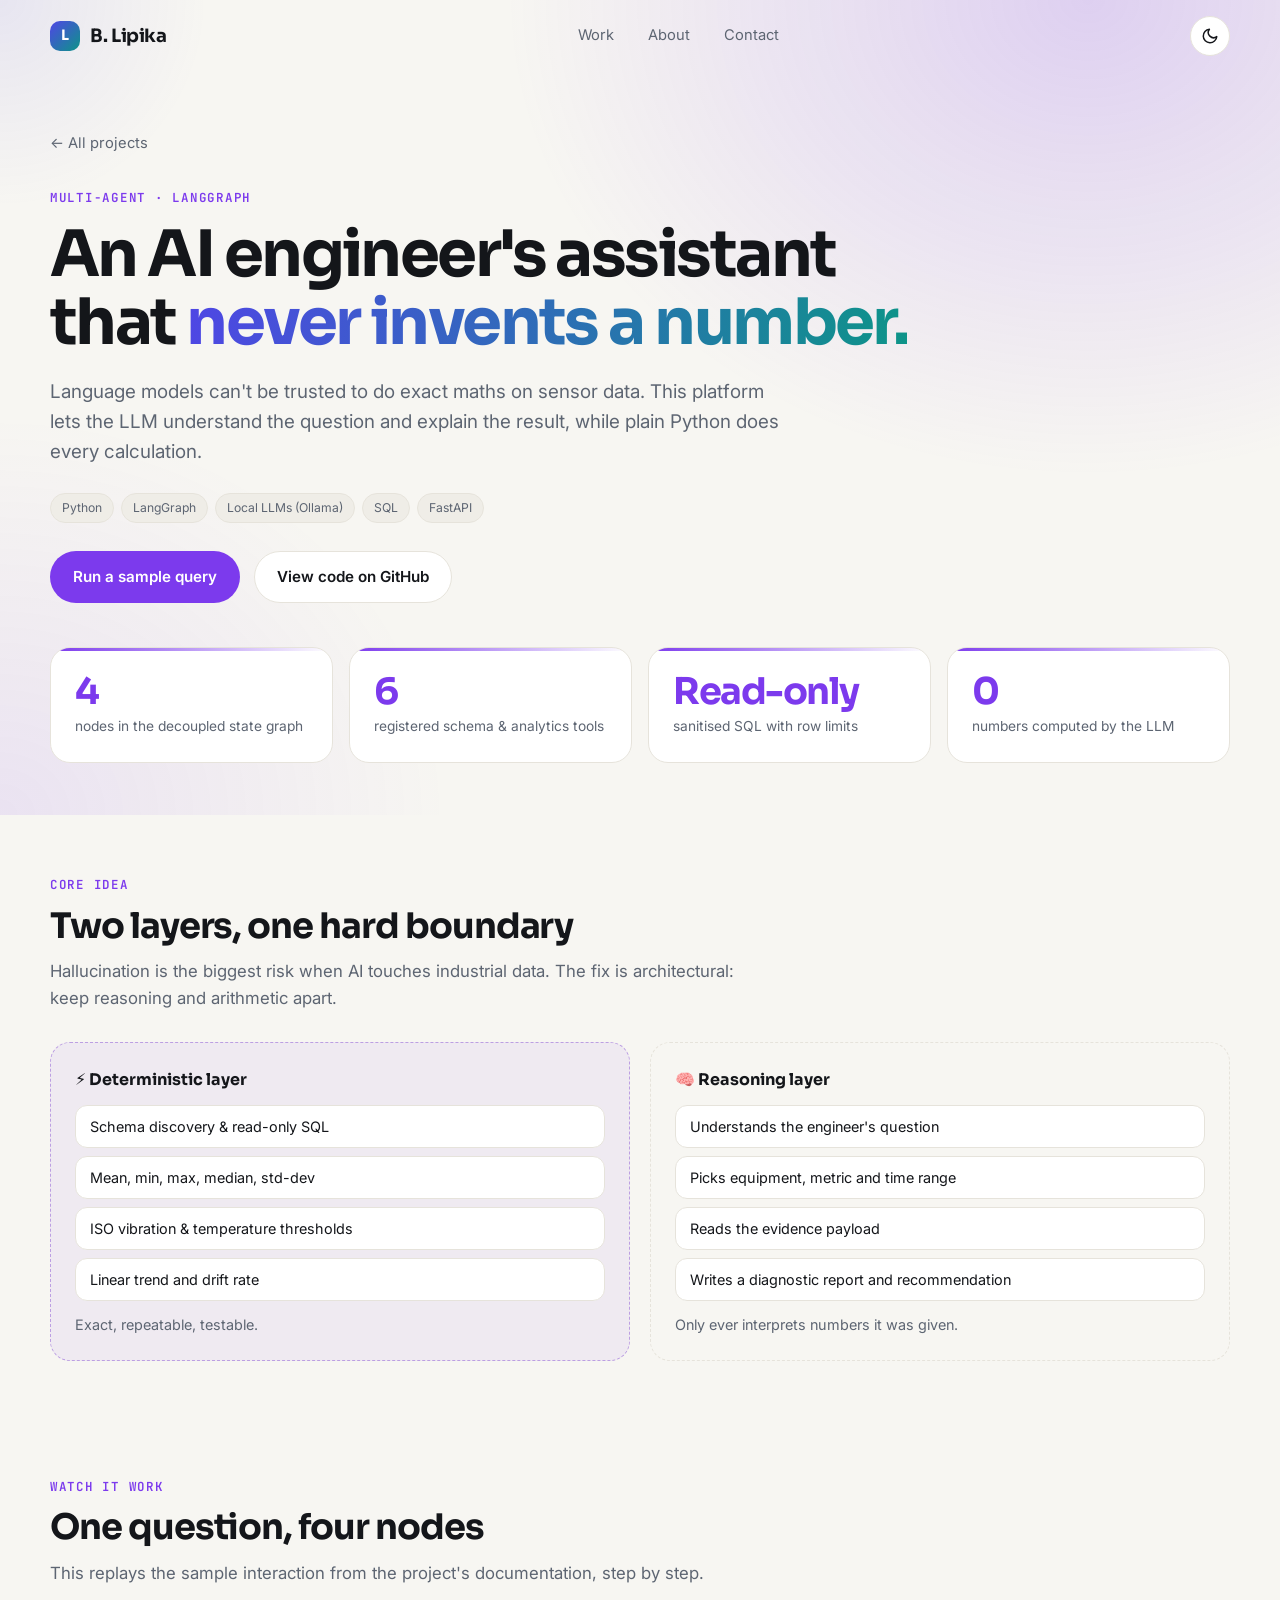
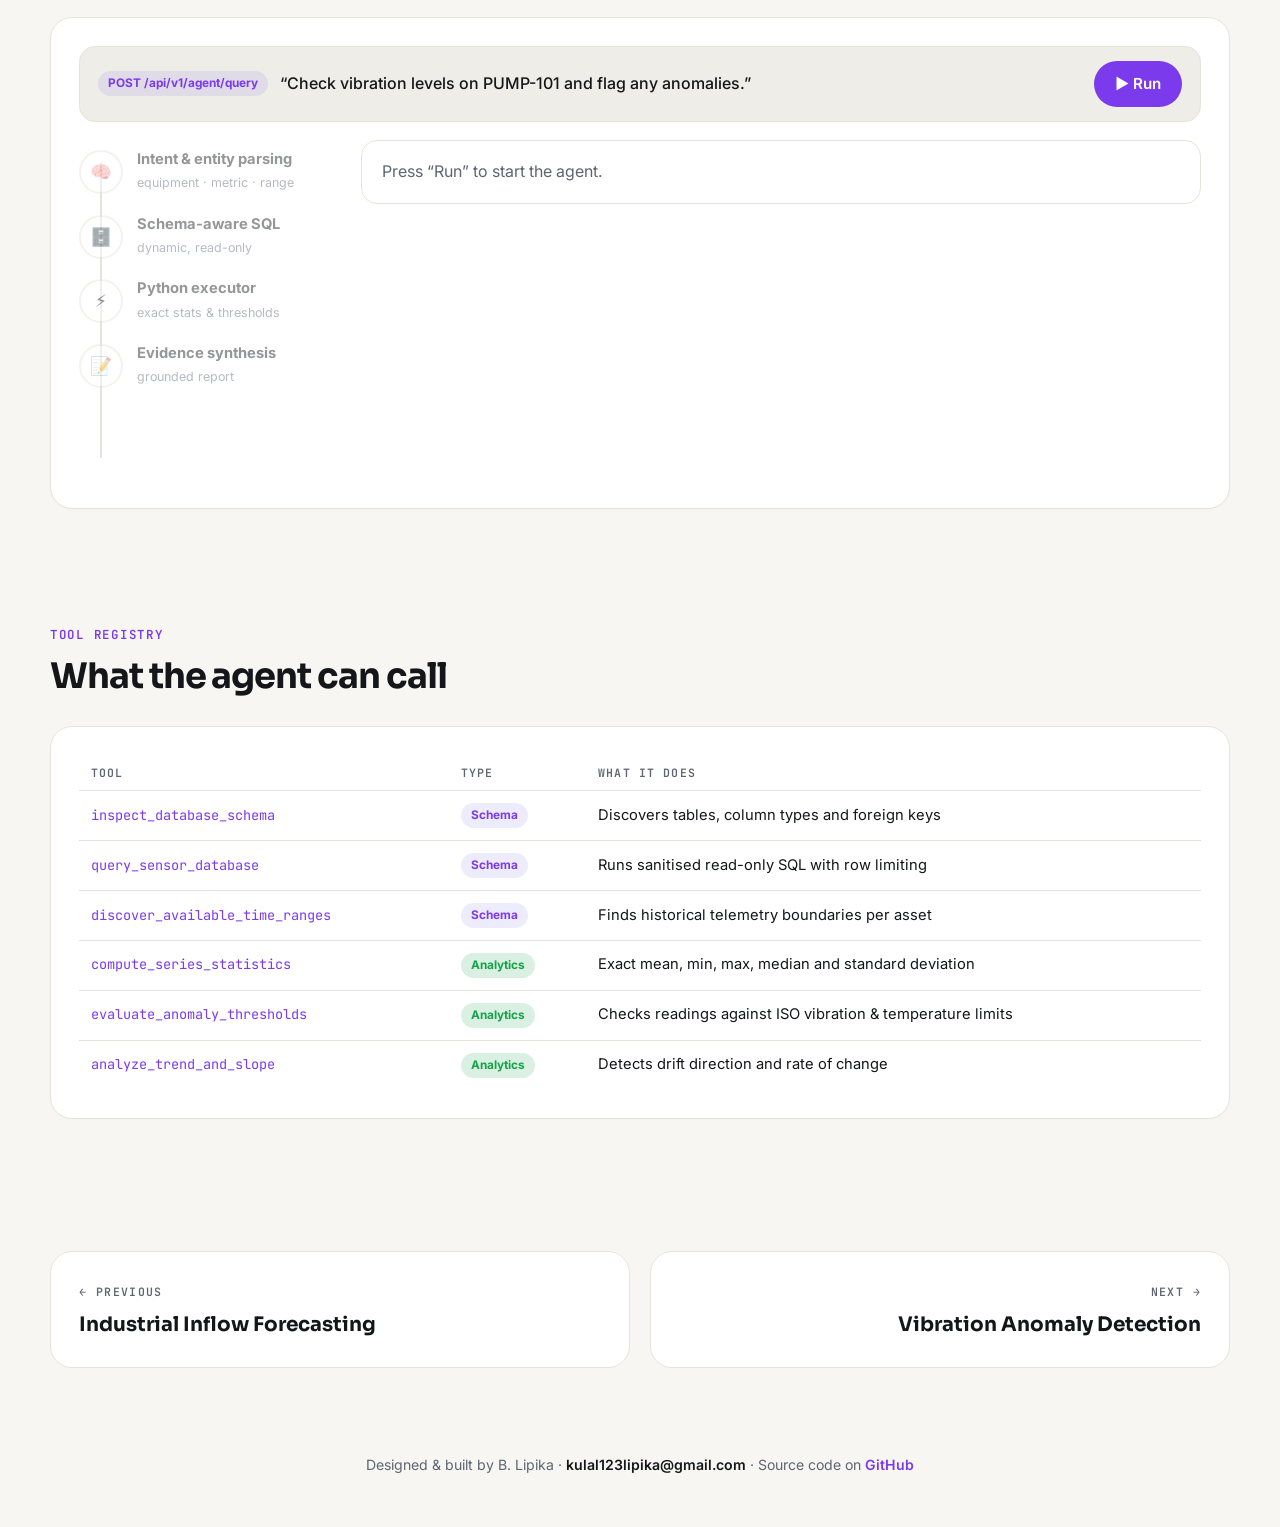
==== projects/agent-platform.html @ ce1e87da "feat: update portfolio with high-res profile photo, IEEE publication, EmailJS form, and latest resum" ====
<!DOCTYPE html>
<html lang="en">
<head>
<meta charset="utf-8">
<meta name="viewport" content="width=device-width,initial-scale=1">
<title>Industrial AI Agent Platform · B. Lipika</title>
<meta name="description" content="A LangGraph multi-agent platform that separates deterministic sensor analytics from LLM reasoning, so industrial answers are never hallucinated.">
<link rel="preconnect" href="https://fonts.googleapis.com"><link rel="preconnect" href="https://fonts.gstatic.com" crossorigin>
<link href="https://fonts.googleapis.com/css2?family=Inter:wght@400;500;600&family=JetBrains+Mono:wght@500;600&family=Sora:wght@600;700&display=swap" rel="stylesheet">
<link rel="stylesheet" href="../assets/css/style.css">
</head>
<body data-root="../" data-accent="#7c3aed">
<div id="site-nav"></div>

<header class="p-hero">
  <div class="wrap">
    <a class="back" href="../index.html#work">← All projects</a><br>
    <span class="kicker">Multi-agent · LangGraph</span>
    <h1 class="reveal">An AI engineer's assistant that <span class="grad">never invents a number.</span></h1>
    <p class="tagline reveal" style="--d:.08s">Language models can't be trusted to do exact maths on sensor data. This platform lets the LLM understand the question and explain the result, while plain Python does every calculation.</p>
    <div class="tags reveal" style="--d:.12s"><span class="tag">Python</span><span class="tag">LangGraph</span><span class="tag">Local LLMs (Ollama)</span><span class="tag">SQL</span><span class="tag">FastAPI</span></div>
    <div class="cta reveal" style="--d:.16s">
      <a class="btn accent" href="#demo">Run a sample query</a>
      <a class="btn ghost" target="_blank" rel="noopener" href="https://github.com/B-LIPIKA/Industrial-AI-Agent-Platform">View code on GitHub</a>
    </div>
    <div class="metrics">
      <div class="metric reveal"><b data-count="4">0</b><span>nodes in the decoupled state graph</span></div>
      <div class="metric reveal" style="--d:.06s"><b data-count="6">0</b><span>registered schema &amp; analytics tools</span></div>
      <div class="metric reveal" style="--d:.12s"><b>Read-only</b><span>sanitised SQL with row limits</span></div>
      <div class="metric reveal" style="--d:.18s"><b data-count="0">0</b><span>numbers computed by the LLM</span></div>
    </div>
  </div>
</header>

<section class="sec">
  <div class="wrap">
    <div class="sec-head reveal"><span class="kicker">Core idea</span><h2>Two layers, one hard boundary</h2>
      <p>Hallucination is the biggest risk when AI touches industrial data. The fix is architectural: keep reasoning and arithmetic apart.</p></div>
    <div class="lanes">
      <div class="lane det reveal"><h4>⚡ Deterministic layer</h4><ul><li>Schema discovery &amp; read-only SQL</li><li>Mean, min, max, median, std-dev</li><li>ISO vibration &amp; temperature thresholds</li><li>Linear trend and drift rate</li></ul><p style="margin-top:12px;color:var(--muted);font-size:.9rem">Exact, repeatable, testable.</p></div>
      <div class="lane reveal" style="--d:.08s"><h4>🧠 Reasoning layer</h4><ul><li>Understands the engineer's question</li><li>Picks equipment, metric and time range</li><li>Reads the evidence payload</li><li>Writes a diagnostic report and recommendation</li></ul><p style="margin-top:12px;color:var(--muted);font-size:.9rem">Only ever interprets numbers it was given.</p></div>
    </div>
  </div>
</section>

<section class="sec" id="demo">
  <div class="wrap">
    <div class="sec-head reveal"><span class="kicker">Watch it work</span><h2>One question, four nodes</h2>
      <p>This replays the sample interaction from the project's documentation, step by step.</p></div>
    <div class="panel reveal">
      <div class="query"><span class="badge acc">POST /api/v1/agent/query</span><span class="q">“Check vibration levels on PUMP-101 and flag any anomalies.”</span><button class="btn accent" id="run" style="padding:10px 20px">▶ Run</button></div>
      <div class="demo-grid">
        <div class="nodes" id="nodes">
          <div class="node" data-i="0"><span class="c">🧠</span><div><b>Intent &amp; entity parsing</b><small>equipment · metric · range</small></div></div>
          <div class="node" data-i="1"><span class="c">🗄️</span><div><b>Schema-aware SQL</b><small>dynamic, read-only</small></div></div>
          <div class="node" data-i="2"><span class="c">⚡</span><div><b>Python executor</b><small>exact stats &amp; thresholds</small></div></div>
          <div class="node" data-i="3"><span class="c">📝</span><div><b>Evidence synthesis</b><small>grounded report</small></div></div>
        </div>
        <div class="out" id="out"><div class="blk" style="color:var(--muted)">Press “Run” to start the agent.</div></div>
      </div>
    </div>
  </div>
</section>

<section class="sec">
  <div class="wrap">
    <div class="sec-head reveal"><span class="kicker">Tool registry</span><h2>What the agent can call</h2></div>
    <div class="panel reveal" style="overflow-x:auto">
      <table class="tbl"><thead><tr><th>Tool</th><th>Type</th><th>What it does</th></tr></thead><tbody>
        <tr><td><code>inspect_database_schema</code></td><td><span class="badge acc">Schema</span></td><td>Discovers tables, column types and foreign keys</td></tr>
        <tr><td><code>query_sensor_database</code></td><td><span class="badge acc">Schema</span></td><td>Runs sanitised read-only SQL with row limiting</td></tr>
        <tr><td><code>discover_available_time_ranges</code></td><td><span class="badge acc">Schema</span></td><td>Finds historical telemetry boundaries per asset</td></tr>
        <tr><td><code>compute_series_statistics</code></td><td><span class="badge">Analytics</span></td><td>Exact mean, min, max, median and standard deviation</td></tr>
        <tr><td><code>evaluate_anomaly_thresholds</code></td><td><span class="badge">Analytics</span></td><td>Checks readings against ISO vibration &amp; temperature limits</td></tr>
        <tr><td><code>analyze_trend_and_slope</code></td><td><span class="badge">Analytics</span></td><td>Detects drift direction and rate of change</td></tr>
      </tbody></table>
    </div>
  </div>
</section>

<section class="sec">
  <div class="wrap pn-nav">
    <a class="prev" href="ttm-forecasting.html"><small>← Previous</small><b>Industrial Inflow Forecasting</b></a>
    <a class="next" href="vibration-anomaly.html"><small>Next →</small><b>Vibration Anomaly Detection</b></a>
  </div>
</section>
<footer id="site-footer"></footer>

<script src="../assets/js/main.js"></script>
<script src="../assets/js/widgets.js"></script>
<script>
(function(){
  var out=document.getElementById('out'),nodes=[].slice.call(document.querySelectorAll('.node')),btn=document.getElementById('run'),busy=false;
  function setNode(i){nodes.forEach(function(n,k){n.classList.toggle('done',k<i);n.classList.toggle('on',k===i)})}
  function add(html){var d=document.createElement('div');d.className='blk';d.innerHTML=html;out.appendChild(d);return d}
  var steps=[
    function(){add('<h5>Node 1 · parsed intent</h5><div class="kv"><span>equipment <b>PUMP-101</b></span><span>metric <b>vibration_rms</b></span><span>task <b>anomaly check</b></span></div>')},
    function(){add('<h5>Node 2 · generated SQL · 5 rows retrieved</h5><div class="term"><pre style="font-size:.8rem"><span class="k">SELECT</span> timestamp, value, unit <span class="k">FROM</span> sensor_telemetry\n<span class="k">WHERE</span> equipment_id = <span class="s">\'PUMP-101\'</span>\n  <span class="k">AND</span> metric_name = <span class="s">\'vibration_rms\'</span>\n<span class="k">ORDER BY</span> timestamp <span class="k">ASC</span>;</pre></div>')},
    function(){add('<h5>Node 3 · numerical evidence (computed in Python)</h5><div class="kv"><span>count <b>5</b></span><span>mean <b>3.0</b></span><span>std <b>0.91</b></span><span>min <b>2.4</b></span><span>max <b>4.8</b></span><span>trend <b>STABLE (+0.04/step)</b></span><span>critical violations <b style="color:var(--red)">1</b></span><span>is_safe <b style="color:var(--red)">false</b></span></div>')},
    function(){add('<h5>Node 4 · final engineering report</h5><div style="display:flex;flex-direction:column;gap:8px"><div><span class="badge red">CRITICAL ANOMALY DETECTED</span></div><div>Metric: <b>vibration_rms</b> (mm/s) · Mean = 3.0 mm/s · Max = 4.8 mm/s</div><div>Threshold violations: 1 critical (≥ 4.5 mm/s)</div><div style="color:var(--muted)"><b style="color:var(--text)">Recommendation:</b> immediate maintenance inspection recommended for PUMP-101. Vibration spike of 4.8 mm/s observed.</div></div>').classList.add('report')}
  ];
  btn.addEventListener('click',function(){
    if(busy)return;busy=true;btn.textContent='Running…';out.innerHTML='';setNode(-1);
    var i=0;(function next(){
      if(i>=steps.length){setNode(99);btn.textContent='↻ Replay';busy=false;return}
      setNode(i);setTimeout(function(){steps[i]();i++;setTimeout(next,700)},800);
    })();
  });
  Widgets.onceVisible(document.getElementById('demo'),function(){setTimeout(function(){btn.click()},600)});
})();
</script>
</body>
</html>
---- assets/css/style.css ----
/* ============================================================
   B. Lipika — Portfolio
   Design tokens, layout, components, animations
   ============================================================ */
:root{
  --bg:#f7f6f2; --bg2:#efede7; --surface:#ffffff; --text:#14161a; --muted:#5d6572; --line:#e6e3db;
  --accent:#4f46e5; --accent-soft:rgba(79,70,229,.1); --teal:#0d9488; --red:#dc2626; --amber:#d97706; --green:#16a34a;
  --radius:22px; --shadow:0 1px 2px rgba(20,22,26,.04),0 14px 36px -14px rgba(20,22,26,.16);
  --font:'Inter',system-ui,-apple-system,Segoe UI,sans-serif; --display:'Sora','Inter',system-ui,sans-serif;
  --mono:'JetBrains Mono',ui-monospace,SFMono-Regular,Menlo,monospace;
  --ease:cubic-bezier(.22,1,.36,1);
  --pa:var(--accent);
}
[data-theme="dark"]{
  --bg:#0a0c11; --bg2:#0f1218; --surface:#11141b; --text:#eceff5; --muted:#98a1b0; --line:#212735;
  --accent:#8b8cf8; --accent-soft:rgba(139,140,248,.14); --teal:#2dd4bf; --red:#f87171; --amber:#fbbf24; --green:#4ade80;
  --shadow:0 1px 2px rgba(0,0,0,.4),0 20px 44px -18px rgba(0,0,0,.65);
}
*{box-sizing:border-box;margin:0;padding:0}
html{scroll-behavior:smooth;-webkit-text-size-adjust:100%}
body{font-family:var(--font);background:var(--bg);color:var(--text);line-height:1.6;font-size:16px;
  -webkit-font-smoothing:antialiased;overflow-x:hidden;transition:background .4s var(--ease),color .4s var(--ease);
  animation:pageIn .7s var(--ease) both}
body.leaving{opacity:0;transform:translateY(8px);transition:opacity .28s ease,transform .28s ease}
@keyframes pageIn{from{opacity:0;transform:translateY(10px)}to{opacity:1;transform:none}}
a{color:inherit;text-decoration:none}
button{font:inherit;color:inherit;cursor:pointer;border:0;background:none}
img{max-width:100%;display:block}
::selection{background:var(--accent);color:#fff}
.wrap{width:min(1180px,100% - 48px);margin-inline:auto}
.mono{font-family:var(--mono)}

/* progress + cursor glow */
.progress{position:fixed;top:0;left:0;height:3px;width:100%;transform-origin:left;transform:scaleX(0);
  background:linear-gradient(90deg,var(--pa),var(--teal));z-index:100}
.glow{position:fixed;width:420px;height:420px;border-radius:50%;pointer-events:none;z-index:0;left:0;top:0;
  background:radial-gradient(circle,var(--accent-soft),transparent 70%);transform:translate(-50%,-50%);opacity:.9;
  transition:opacity .4s}

/* nav */
.nav{position:fixed;top:0;left:0;right:0;z-index:90;transition:all .35s var(--ease)}
.nav .wrap{display:flex;align-items:center;justify-content:space-between;height:72px}
.nav.scrolled{background:color-mix(in srgb,var(--bg) 78%,transparent);backdrop-filter:blur(16px) saturate(1.4);
  border-bottom:1px solid var(--line)}
.logo{font-family:var(--display);font-weight:700;font-size:1.15rem;display:flex;align-items:center;gap:10px;letter-spacing:-.02em}
.logo i{width:30px;height:30px;border-radius:10px;background:linear-gradient(135deg,var(--accent),var(--teal));
  display:grid;place-items:center;color:#fff;font-style:normal;font-size:.9rem;font-weight:700}
.links{display:flex;align-items:center;gap:6px}
.links a{padding:8px 14px;border-radius:99px;font-size:.92rem;color:var(--muted);transition:.25s}
.links a:hover{color:var(--text);background:var(--accent-soft)}
.icon-btn{width:40px;height:40px;border-radius:50%;display:grid;place-items:center;border:1px solid var(--line);
  background:var(--surface);transition:.3s var(--ease)}
.icon-btn:hover{transform:rotate(18deg) scale(1.06);border-color:var(--accent)}
.menu-btn{display:none}

/* buttons */
.btn{display:inline-flex;align-items:center;gap:10px;padding:13px 22px;border-radius:99px;font-weight:600;font-size:.95rem;
  transition:transform .3s var(--ease),box-shadow .3s,background .3s;border:1px solid transparent;position:relative;overflow:hidden}
.btn.primary{background:var(--text);color:var(--bg)}
.btn.primary:hover{transform:translateY(-3px);box-shadow:0 14px 28px -10px color-mix(in srgb,var(--text) 50%,transparent)}
.btn.ghost{border-color:var(--line);background:var(--surface)}
.btn.ghost:hover{transform:translateY(-3px);border-color:var(--pa);box-shadow:var(--shadow)}
.btn.accent{background:var(--pa);color:#fff}
.btn.accent:hover{transform:translateY(-3px);box-shadow:0 14px 28px -10px var(--pa)}
.btn svg{width:18px;height:18px;transition:transform .3s var(--ease)}
.btn:hover svg.arrow{transform:translateX(4px)}

/* ---------------- hero ---------------- */
.hero{position:relative;padding:150px 0 90px;overflow:hidden}
.blob{position:absolute;border-radius:50%;filter:blur(70px);opacity:.5;z-index:0;animation:float 14s ease-in-out infinite}
.blob.b1{width:420px;height:420px;background:var(--accent);top:-120px;right:-80px;opacity:.28}
.blob.b2{width:360px;height:360px;background:var(--teal);bottom:-140px;left:-100px;opacity:.22;animation-delay:-5s}
@keyframes float{0%,100%{transform:translate(0,0) scale(1)}50%{transform:translate(30px,-40px) scale(1.08)}}
.hero-grid{position:relative;z-index:1;display:grid;grid-template-columns:1.25fr .75fr;gap:56px;align-items:center}
.eyebrow{display:inline-flex;align-items:center;gap:10px;padding:7px 14px;border:1px solid var(--line);border-radius:99px;
  background:var(--surface);font-size:.85rem;color:var(--muted);margin-bottom:26px}
.eyebrow .dot{width:8px;height:8px;border-radius:50%;background:var(--green);box-shadow:0 0 0 0 var(--green);animation:ping 2s infinite}
@keyframes ping{70%{box-shadow:0 0 0 9px transparent}100%{box-shadow:0 0 0 0 transparent}}
h1.display{font-family:var(--display);font-size:clamp(2.5rem,6vw,4.6rem);line-height:1.05;letter-spacing:-.04em;font-weight:700}
.grad{background:linear-gradient(100deg,var(--accent),var(--teal));-webkit-background-clip:text;background-clip:text;color:transparent}
.rotator{display:inline-block;position:relative;min-width:1ch}
.rotator span{display:inline-block;animation:wordIn .6s var(--ease) both;background:linear-gradient(100deg,var(--accent),var(--teal));-webkit-background-clip:text;background-clip:text;color:transparent;padding-bottom:.08em}
@keyframes wordIn{from{opacity:0;transform:translateY(60%) rotateX(-50deg)}to{opacity:1;transform:none}}
.lead{font-size:1.15rem;color:var(--muted);max-width:56ch;margin:26px 0 34px}
.cta{display:flex;gap:14px;flex-wrap:wrap}
.hero-stats{display:grid;grid-template-columns:repeat(4,1fr);gap:14px;margin-top:56px;position:relative;z-index:1}
.stat{padding:20px;border:1px solid var(--line);background:var(--surface);border-radius:18px;transition:.4s var(--ease)}
.stat:hover{transform:translateY(-5px);box-shadow:var(--shadow)}
.stat b{display:block;font-family:var(--display);font-size:1.9rem;letter-spacing:-.03em;line-height:1.1}
.stat span{font-size:.82rem;color:var(--muted)}
.portrait{position:relative;aspect-ratio:1;max-width:380px;margin-inline:auto;width:100%}
.portrait .ring{position:absolute;inset:-14px;border-radius:50%;border:1.5px dashed var(--line);animation:spin 40s linear infinite}
.portrait .ring.r2{inset:-34px;animation-direction:reverse;animation-duration:60s;opacity:.6}
@keyframes spin{to{transform:rotate(360deg)}}
.portrait .pic{position:absolute;inset:0;border-radius:50%;overflow:hidden;background:linear-gradient(135deg,var(--accent),var(--teal));
  box-shadow:var(--shadow);display:grid;place-items:center;color:#fff;font:700 4rem var(--display)}
.portrait img{width:100%;height:100%;object-fit:cover;object-position:center 15%;position:absolute;inset:0}
.chip-float{position:absolute;padding:9px 14px;border-radius:14px;background:var(--surface);border:1px solid var(--line);
  box-shadow:var(--shadow);font-size:.82rem;font-weight:600;display:flex;align-items:center;gap:8px;animation:bob 6s ease-in-out infinite;white-space:nowrap}
.chip-float.c1{top:6%;left:-14%}.chip-float.c2{bottom:14%;right:-12%;animation-delay:-2s}.chip-float.c3{bottom:-4%;left:6%;animation-delay:-4s}
@keyframes bob{50%{transform:translateY(-10px)}}

/* ---------------- sections ---------------- */
.section{padding:90px 0;position:relative;z-index:1}
.sec-title{margin-bottom:44px;max-width:680px}
.kicker{font:600 .78rem var(--mono);letter-spacing:.14em;text-transform:uppercase;color:var(--pa)}
.sec-title h2,.sec-head h2{font-family:var(--display);font-size:clamp(1.8rem,3.6vw,2.7rem);letter-spacing:-.03em;line-height:1.12;margin:10px 0 12px}
.sec-title p,.sec-head p{color:var(--muted);font-size:1.05rem}

/* project cards */
.cards{display:grid;grid-template-columns:repeat(12,1fr);gap:24px}
.card{grid-column:span 6;position:relative;border:1px solid var(--line);background:var(--surface);border-radius:var(--radius);
  overflow:hidden;display:flex;flex-direction:column;transition:transform .5s var(--ease),box-shadow .5s,border-color .4s;
  transform-style:preserve-3d;will-change:transform}
.card.sm{grid-column:span 4}
.card:hover{box-shadow:var(--shadow);border-color:color-mix(in srgb,var(--pa) 45%,var(--line))}
.card .thumb{position:relative;aspect-ratio:16/8.2;overflow:hidden;
  background:radial-gradient(120% 120% at 20% 0%,color-mix(in srgb,var(--pa) 22%,transparent),transparent 60%),var(--bg2)}
.card.sm .thumb{aspect-ratio:16/9}
.card .thumb svg{width:100%;height:100%;transition:transform .8s var(--ease)}
.card:hover .thumb svg{transform:scale(1.06)}
.card .body{padding:24px 26px 26px;display:flex;flex-direction:column;gap:12px;flex:1}
.card .cat{font:600 .72rem var(--mono);letter-spacing:.12em;text-transform:uppercase;color:var(--pa)}
.card h3{font-family:var(--display);font-size:1.35rem;letter-spacing:-.02em;line-height:1.2}
.card p{color:var(--muted);font-size:.95rem}
.card .res{display:flex;gap:18px;flex-wrap:wrap;margin-top:2px}
.card .res div b{display:block;font-family:var(--display);font-size:1.25rem;color:var(--text)}
.card .res div span{font-size:.75rem;color:var(--muted)}
.tags{display:flex;gap:7px;flex-wrap:wrap}
.tag{padding:4px 11px;border-radius:99px;background:var(--bg2);font-size:.76rem;color:var(--muted);border:1px solid var(--line)}
.card .go{margin-top:auto;display:flex;align-items:center;justify-content:space-between;font-weight:600;font-size:.92rem;padding-top:6px}
.card .go i{width:38px;height:38px;border-radius:50%;display:grid;place-items:center;background:var(--pa);color:#fff;font-style:normal;
  transition:transform .4s var(--ease)}
.card:hover .go i{transform:translateX(6px) rotate(-45deg)}
.card::after{content:"";position:absolute;inset:0;border-radius:inherit;pointer-events:none;opacity:0;transition:opacity .4s;
  background:radial-gradient(500px circle at var(--mx,50%) var(--my,0%),color-mix(in srgb,var(--pa) 14%,transparent),transparent 45%)}
.card:hover::after{opacity:1}

/* thumb animations */
.th-grow{transform-box:fill-box;transform-origin:bottom;animation:grow 1.2s var(--ease) both;animation-delay:var(--d,0s)}
@keyframes grow{from{transform:scaleY(0)}to{transform:scaleY(1)}}
.th-draw{stroke-dasharray:var(--len,900);stroke-dashoffset:var(--len,900);animation:draw 3.4s ease-in-out infinite}
@keyframes draw{0%{stroke-dashoffset:var(--len,900)}55%,85%{stroke-dashoffset:0}100%{stroke-dashoffset:calc(var(--len,900) * -1)}}
.th-pulse{animation:pulse 2.4s ease-in-out infinite;animation-delay:var(--d,0s)}
@keyframes pulse{0%,100%{opacity:.25}50%{opacity:1}}

/* more builds */
.mini-grid{display:grid;grid-template-columns:repeat(auto-fill,minmax(230px,1fr));gap:16px}
.mini{padding:22px;border:1px solid var(--line);border-radius:18px;background:var(--surface);transition:.4s var(--ease);display:flex;flex-direction:column;gap:8px}
.mini:hover{transform:translateY(-6px);border-color:var(--accent);box-shadow:var(--shadow)}
.mini .em{font-size:1.6rem}
.mini h4{font-family:var(--display);font-size:1.05rem}
.mini p{font-size:.88rem;color:var(--muted)}

/* about */
.about-grid{display:grid;grid-template-columns:1fr 1fr;gap:40px}
.timeline{display:flex;flex-direction:column;gap:0;border-left:2px solid var(--line);margin-left:8px}
.tl{position:relative;padding:0 0 30px 28px}
.tl::before{content:"";position:absolute;left:-8px;top:6px;width:14px;height:14px;border-radius:50%;background:var(--bg);border:3px solid var(--accent)}
.tl small{font:600 .74rem var(--mono);color:var(--accent);letter-spacing:.08em;text-transform:uppercase}
.tl h4{font-family:var(--display);font-size:1.1rem;margin:4px 0}
.tl p{color:var(--muted);font-size:.94rem}
.badge-ieee{display:inline-flex;align-items:center;gap:6px;padding:3px 9px;border-radius:6px;background:color-mix(in srgb,#0284c7 15%,transparent);color:#0284c7;font:700 .7rem var(--mono);letter-spacing:.06em;text-transform:uppercase;margin-bottom:6px}
[data-theme="dark"] .badge-ieee{background:color-mix(in srgb,#38bdf8 20%,transparent);color:#38bdf8}
.tl-link{display:inline-flex;align-items:center;gap:8px;margin-top:10px;padding:8px 14px;border-radius:10px;font-size:.84rem;font-weight:600;color:var(--text);background:var(--surface);border:1px solid var(--line);text-decoration:none;transition:all .3s var(--ease)}
.tl-link svg{width:14px;height:14px;color:var(--accent);transition:transform .3s var(--ease);flex-shrink:0}
.tl-link:hover{border-color:var(--accent);background:var(--accent-soft);color:var(--accent);transform:translateY(-2px);box-shadow:0 8px 16px -6px color-mix(in srgb,var(--accent) 30%,transparent)}
.tl-link:hover svg.arrow{transform:translateX(3px)}
.tl-link:hover svg.ext{transform:translate(2px,-2px)}
.skill-block{margin-bottom:22px}
.skill-block h5{font:600 .78rem var(--mono);letter-spacing:.12em;text-transform:uppercase;color:var(--muted);margin-bottom:10px}
.chips{display:flex;flex-wrap:wrap;gap:8px}
.chip{padding:8px 15px;border-radius:12px;background:var(--surface);border:1px solid var(--line);font-size:.88rem;font-weight:500;transition:.3s var(--ease)}
.chip:hover{transform:translateY(-3px);border-color:var(--accent);color:var(--accent)}

/* contact */
.contact{text-align:center;padding:110px 0}
.contact-card{padding:64px 30px;border-radius:32px;border:1px solid var(--line);position:relative;overflow:hidden;
  background:radial-gradient(90% 120% at 50% 0%,var(--accent-soft),transparent 70%),var(--surface)}
.contact h2{font-family:var(--display);font-size:clamp(2rem,4.5vw,3.4rem);letter-spacing:-.035em;line-height:1.1;margin-bottom:16px}
.contact p{color:var(--muted);max-width:50ch;margin:0 auto 24px}
.email-display{display:inline-flex;align-items:center;gap:12px;padding:8px 10px 8px 18px;border-radius:99px;background:var(--surface);border:1px solid var(--line);box-shadow:var(--shadow);margin-bottom:28px;max-width:100%;font-family:var(--mono);font-size:.92rem;color:var(--text);transition:.3s var(--ease)}
.email-display:hover{border-color:var(--accent)}
.email-icon{display:inline-flex;align-items:center;color:var(--accent)}
.email-text{font-weight:600;letter-spacing:-.01em;user-select:all}
.copy-email-btn{display:inline-flex;align-items:center;gap:6px;padding:7px 14px;border-radius:99px;border:1px solid var(--line);background:var(--bg);color:var(--text);font-size:.82rem;font-weight:600;font-family:inherit;cursor:pointer;transition:all .25s var(--ease)}
.copy-email-btn:hover{background:var(--accent-soft);color:var(--accent);border-color:var(--accent);transform:scale(1.04)}
.copy-email-btn.copied{background:var(--green);color:#fff;border-color:var(--green)}
.contact .cta{justify-content:center}
.contact-form{max-width:540px;margin:24px auto 30px;text-align:left;display:flex;flex-direction:column;gap:16px;width:100%}
.form-row{display:grid;grid-template-columns:1fr 1fr;gap:14px}
@media(max-width:560px){.form-row{grid-template-columns:1fr}}
.form-group{display:flex;flex-direction:column;gap:6px}
.form-group label{font-family:var(--mono);font-size:.76rem;font-weight:600;text-transform:uppercase;letter-spacing:.08em;color:var(--muted)}
.form-group input,.form-group textarea{width:100%;padding:12px 16px;border-radius:14px;border:1px solid var(--line);background:var(--surface);color:var(--text);font-family:inherit;font-size:.95rem;transition:border-color .3s,box-shadow .3s,background .3s;outline:none;box-sizing:border-box}
.form-group input:focus,.form-group textarea:focus{border-color:var(--accent);box-shadow:0 0 0 3px var(--accent-soft);background:var(--bg)}
.form-group textarea{resize:vertical;min-height:110px}
.submit-btn{align-self:center;cursor:pointer;margin-top:6px;border:none}
.submit-btn:disabled{opacity:.6;cursor:not-allowed;transform:none!important}
.form-status{text-align:center;font-size:.88rem;font-weight:500;min-height:22px;transition:all .3s var(--ease);line-height:1.5}
.form-status.success{color:var(--green,#10b981)}
.form-status.error{color:#ef4444}
.form-status.info{color:var(--pa,var(--accent))}
.contact-socials{margin-top:10px;padding-top:24px;border-top:1px solid var(--line);display:flex;gap:12px;justify-content:center;flex-wrap:wrap}
footer{padding:30px 0 50px;color:var(--muted);font-size:.88rem;text-align:center;position:relative;z-index:1}

/* reveal */
.reveal{opacity:0;transform:translateY(34px);transition:opacity .9s var(--ease),transform .9s var(--ease);transition-delay:var(--d,0s)}
.reveal.in{opacity:1;transform:none}

/* ---------------- project page ---------------- */
.p-hero{position:relative;padding:130px 0 40px;overflow:hidden}
.p-hero::before{content:"";position:absolute;inset:0;z-index:0;
  background:radial-gradient(70% 90% at 85% 0%,color-mix(in srgb,var(--pa) 20%,transparent),transparent 65%),
  radial-gradient(50% 70% at 0% 100%,color-mix(in srgb,var(--pa) 10%,transparent),transparent 70%)}
.p-hero .wrap{position:relative;z-index:1}
.back{display:inline-flex;align-items:center;gap:8px;color:var(--muted);font-size:.92rem;margin-bottom:28px;transition:.3s}
.back:hover{color:var(--pa);transform:translateX(-4px)}
.p-hero h1{font-family:var(--display);font-size:clamp(2.2rem,5.4vw,4rem);letter-spacing:-.04em;line-height:1.06;max-width:18ch;margin:12px 0 20px}
.p-hero .tagline{font-size:1.18rem;color:var(--muted);max-width:62ch;margin-bottom:26px}
.p-hero .cta{margin-top:28px}
.metrics{display:grid;grid-template-columns:repeat(auto-fit,minmax(210px,1fr));gap:16px;margin:44px 0 12px}
.metric{padding:24px;border-radius:20px;background:var(--surface);border:1px solid var(--line);position:relative;overflow:hidden;transition:.4s var(--ease)}
.metric:hover{transform:translateY(-5px);box-shadow:var(--shadow)}
.metric::before{content:"";position:absolute;left:0;top:0;height:3px;width:100%;background:linear-gradient(90deg,var(--pa),transparent)}
.metric b{display:block;font-family:var(--display);font-size:2.3rem;letter-spacing:-.04em;line-height:1.1;color:var(--pa)}
.metric span{font-size:.86rem;color:var(--muted)}
.note{font-size:.82rem;color:var(--muted);display:flex;gap:8px;align-items:flex-start;margin-top:14px;max-width:80ch}
.sec{padding:56px 0;position:relative;z-index:1}
.sec-head{margin-bottom:30px;max-width:700px}
.sec-head h2{font-size:clamp(1.55rem,3vw,2.2rem)}
.panel{background:var(--surface);border:1px solid var(--line);border-radius:var(--radius);padding:28px;box-shadow:0 1px 2px rgba(0,0,0,.02)}
.two{display:grid;grid-template-columns:1fr 1fr;gap:22px}
.three{display:grid;grid-template-columns:repeat(3,1fr);gap:18px}
.panel h3{font-family:var(--display);font-size:1.15rem;margin-bottom:10px;letter-spacing:-.01em}
.panel p{color:var(--muted)}
.panel .lbl{font:600 .72rem var(--mono);letter-spacing:.12em;text-transform:uppercase;color:var(--pa);display:block;margin-bottom:10px}
ul.ticks{list-style:none;display:flex;flex-direction:column;gap:12px;margin-top:6px}
ul.ticks li{display:flex;gap:12px;color:var(--muted);font-size:.97rem}
ul.ticks li::before{content:"";flex:none;width:20px;height:20px;border-radius:50%;margin-top:3px;
  background:var(--pa) url("data:image/svg+xml,%3Csvg xmlns='http://www.w3.org/2000/svg' viewBox='0 0 20 20'%3E%3Cpath d='M5.5 10.5l3 3 6-6.5' fill='none' stroke='white' stroke-width='2' stroke-linecap='round' stroke-linejoin='round'/%3E%3C/svg%3E") center/contain}

/* segmented control */
.seg{display:inline-flex;padding:5px;border-radius:99px;background:var(--bg2);border:1px solid var(--line);gap:2px;flex-wrap:wrap}
.seg button{padding:8px 18px;border-radius:99px;font-size:.88rem;font-weight:600;color:var(--muted);transition:.3s var(--ease)}
.seg button.on{background:var(--pa);color:#fff;box-shadow:0 6px 14px -6px var(--pa)}

/* bars */
.bars{display:flex;flex-direction:column;gap:18px;margin-top:26px}
.bar-row .top{display:flex;justify-content:space-between;gap:10px;font-size:.92rem;margin-bottom:8px;flex-wrap:wrap}
.bar-row .top b{font-weight:600}
.bar-row .top .val{font-family:var(--mono);font-weight:600}
.bar-track{height:18px;border-radius:99px;background:var(--bg2);overflow:hidden;position:relative}
.bar-fill{height:100%;width:0;border-radius:99px;background:color-mix(in srgb,var(--muted) 45%,transparent);transition:width 1.2s var(--ease)}
.bar-row.best .bar-fill{background:linear-gradient(90deg,var(--pa),color-mix(in srgb,var(--pa) 55%,var(--teal)))}
.badge{display:inline-flex;align-items:center;gap:6px;padding:3px 10px;border-radius:99px;font-size:.74rem;font-weight:700;
  background:color-mix(in srgb,var(--green) 16%,transparent);color:var(--green)}
.badge.red{background:color-mix(in srgb,var(--red) 16%,transparent);color:var(--red)}
.badge.amber{background:color-mix(in srgb,var(--amber) 18%,transparent);color:var(--amber)}
.badge.acc{background:var(--accent-soft);color:var(--pa)}
.callout{margin-top:22px;padding:16px 20px;border-radius:16px;background:color-mix(in srgb,var(--pa) 8%,transparent);
  border:1px solid color-mix(in srgb,var(--pa) 25%,transparent);font-size:.95rem}

/* stepper */
.stepper .steps{display:flex;gap:8px;overflow-x:auto;padding:4px 2px 14px;scrollbar-width:thin}
.step{flex:1 0 128px;display:flex;flex-direction:column;gap:10px;padding:16px;border-radius:16px;border:1px solid var(--line);background:var(--surface);
  text-align:left;position:relative;overflow:hidden;transition:.4s var(--ease)}
.step .n{width:30px;height:30px;border-radius:50%;display:grid;place-items:center;font:700 .82rem var(--mono);background:var(--bg2);transition:.4s}
.step .t{font-size:.87rem;font-weight:600;line-height:1.3}
.step::after{content:"";position:absolute;left:0;bottom:0;height:3px;width:0;background:var(--pa)}
.step.on{border-color:var(--pa);transform:translateY(-4px);box-shadow:var(--shadow)}
.step.on .n{background:var(--pa);color:#fff}
.step.on::after{width:100%;transition:width 2.6s linear}
.step-detail{margin-top:10px;padding:22px 26px;border-radius:18px;background:color-mix(in srgb,var(--pa) 7%,var(--surface));border:1px solid color-mix(in srgb,var(--pa) 22%,var(--line));min-height:112px}
.step-detail h4{font-family:var(--display);margin-bottom:6px}
.step-detail p{color:var(--muted)}
.step-detail>*{animation:fadeUp .5s var(--ease) both}
@keyframes fadeUp{from{opacity:0;transform:translateY(10px)}to{opacity:1;transform:none}}

/* stat tiles */
.tiles{display:grid;grid-template-columns:repeat(auto-fit,minmax(150px,1fr));gap:14px}
.tile{padding:18px;border-radius:16px;background:var(--bg2);border:1px solid var(--line)}
.tile b{display:block;font-family:var(--display);font-size:1.6rem;letter-spacing:-.03em}
.tile span{font-size:.8rem;color:var(--muted)}

/* code / terminal */
.term{border-radius:16px;overflow:hidden;border:1px solid var(--line);background:#0d1017;color:#cfd6e4;font:.84rem/1.7 var(--mono)}
.term .bar{display:flex;gap:7px;align-items:center;padding:11px 14px;background:#151a24;font-size:.74rem;color:#7d8798}
.term .bar i{width:11px;height:11px;border-radius:50%;background:#ff5f57}
.term .bar i:nth-child(2){background:#febc2e}.term .bar i:nth-child(3){background:#28c840}
.term pre{padding:16px 18px;white-space:pre-wrap;word-break:break-word}
.term .k{color:#8b9dff}.term .s{color:#7ee0b5}.term .n{color:#ffb86b}

/* browser frame */
.frame{border-radius:18px;overflow:hidden;border:1px solid var(--line);background:var(--surface);box-shadow:var(--shadow)}
.frame .chrome{display:flex;align-items:center;gap:12px;padding:11px 16px;background:var(--bg2);border-bottom:1px solid var(--line)}
.frame .chrome .dots{display:flex;gap:6px}.frame .chrome .dots i{width:11px;height:11px;border-radius:50%;background:var(--line)}
.frame .chrome .url{flex:1;padding:5px 14px;border-radius:99px;background:var(--surface);border:1px solid var(--line);font:.78rem var(--mono);color:var(--muted);
  white-space:nowrap;overflow:hidden;text-overflow:ellipsis}
.frame iframe{width:100%;height:560px;border:0;display:block;background:#fff}

/* agent demo */
.demo-grid{display:grid;grid-template-columns:260px 1fr;gap:22px}
.nodes{display:flex;flex-direction:column;gap:0;position:relative}
.nodes::before{content:"";position:absolute;left:21px;top:22px;bottom:22px;width:2px;background:var(--line)}
.node{position:relative;display:flex;gap:14px;align-items:flex-start;padding:10px 0;opacity:.45;transition:.5s var(--ease)}
.node .c{flex:none;width:44px;height:44px;border-radius:50%;display:grid;place-items:center;background:var(--surface);border:2px solid var(--line);z-index:1;font-size:1.1rem;transition:.5s var(--ease)}
.node b{display:block;font-size:.92rem;line-height:1.3}.node small{color:var(--muted);font-size:.78rem}
.node.on{opacity:1}.node.on .c{border-color:var(--pa);background:var(--pa);transform:scale(1.1);box-shadow:0 0 0 6px color-mix(in srgb,var(--pa) 18%,transparent)}
.node.done{opacity:1}.node.done .c{border-color:var(--green);background:color-mix(in srgb,var(--green) 18%,var(--surface))}
.query{display:flex;gap:12px;align-items:center;padding:14px 18px;border-radius:16px;background:var(--bg2);border:1px solid var(--line);margin-bottom:18px;flex-wrap:wrap}
.query .q{flex:1;font-weight:500;min-width:220px}
.out{display:flex;flex-direction:column;gap:14px;min-height:340px}
.blk{padding:18px 20px;border-radius:16px;border:1px solid var(--line);background:var(--surface);animation:fadeUp .6s var(--ease) both}
.blk h5{font:600 .72rem var(--mono);letter-spacing:.12em;text-transform:uppercase;color:var(--pa);margin-bottom:10px}
.blk.report{border-color:color-mix(in srgb,var(--red) 40%,var(--line));background:color-mix(in srgb,var(--red) 5%,var(--surface))}
.kv{display:flex;flex-wrap:wrap;gap:10px}
.kv span{padding:6px 12px;border-radius:10px;background:var(--bg2);font-size:.86rem}.kv span b{font-family:var(--mono)}
.lanes{display:grid;grid-template-columns:1fr 1fr;gap:20px}
.lane{padding:24px;border-radius:20px;border:1px dashed var(--line);position:relative}
.lane.det{background:color-mix(in srgb,var(--pa) 6%,transparent);border-color:color-mix(in srgb,var(--pa) 40%,var(--line))}
.lane h4{font-family:var(--display);margin-bottom:12px}
.lane ul{list-style:none;display:flex;flex-direction:column;gap:8px}
.lane li{padding:9px 14px;border-radius:12px;background:var(--surface);border:1px solid var(--line);font-size:.9rem}

/* gauge */
.gauge-wrap{display:flex;align-items:center;gap:30px;flex-wrap:wrap}
.gauge{width:230px;height:150px;position:relative;flex:none}
.gauge svg{width:100%;height:100%;overflow:visible}
.gauge .read{position:absolute;left:0;right:0;bottom:2px;text-align:center}
.gauge .read b{font-family:var(--display);font-size:2.2rem;letter-spacing:-.04em;display:block;line-height:1}
.gauge .read span{font-size:.75rem;color:var(--muted)}
input[type=range]{-webkit-appearance:none;appearance:none;width:100%;height:8px;border-radius:99px;background:var(--bg2);outline:0;border:1px solid var(--line)}
input[type=range]::-webkit-slider-thumb{-webkit-appearance:none;width:24px;height:24px;border-radius:50%;background:var(--pa);border:4px solid var(--surface);box-shadow:0 2px 10px rgba(0,0,0,.3);cursor:grab}
input[type=range]::-moz-range-thumb{width:20px;height:20px;border-radius:50%;background:var(--pa);border:4px solid var(--surface);cursor:grab}
.ctl{display:flex;flex-direction:column;gap:8px;margin-bottom:18px}
.ctl label{display:flex;justify-content:space-between;font-size:.88rem;font-weight:600}
.ctl label span{font-family:var(--mono);color:var(--pa)}
.switch{display:inline-flex;align-items:center;gap:10px;cursor:pointer;font-weight:600;font-size:.92rem}
.switch input{display:none}
.switch i{width:46px;height:26px;border-radius:99px;background:var(--line);position:relative;transition:.3s}
.switch i::after{content:"";position:absolute;left:3px;top:3px;width:20px;height:20px;border-radius:50%;background:#fff;transition:.3s var(--ease);box-shadow:0 2px 6px rgba(0,0,0,.25)}
.switch input:checked+i{background:var(--pa)}.switch input:checked+i::after{transform:translateX(20px)}
.pump{display:flex;align-items:center;gap:12px;padding:14px 18px;border-radius:16px;background:var(--bg2);border:1px solid var(--line);margin-bottom:16px}
.pump .led{width:14px;height:14px;border-radius:50%;background:var(--muted);transition:.3s}
.pump.on .led{background:var(--green);box-shadow:0 0 0 0 var(--green);animation:ping 1.2s infinite}
.logbox{max-height:150px;overflow:auto;font:.8rem/1.9 var(--mono);color:var(--muted);border-top:1px dashed var(--line);padding-top:10px}
.logbox div{animation:fadeUp .4s both}.logbox b{color:var(--text)}
table.tbl{width:100%;border-collapse:collapse;font-size:.92rem}
table.tbl th{text-align:left;font:600 .72rem var(--mono);letter-spacing:.1em;text-transform:uppercase;color:var(--muted);padding:10px 12px;border-bottom:1px solid var(--line)}
table.tbl td{padding:12px;border-bottom:1px solid var(--line)}
table.tbl tr:last-child td{border:0}
table.tbl code{font:.85rem var(--mono);color:var(--pa)}

/* check cards */
.check{padding:22px;border-radius:20px;background:var(--surface);border:1px solid var(--line);transition:.45s var(--ease);display:flex;flex-direction:column;gap:12px}
.check:hover{transform:translateY(-6px);border-color:var(--pa);box-shadow:var(--shadow)}
.check .viz{height:110px;border-radius:14px;background:var(--bg2);display:grid;place-items:center;overflow:hidden}
.check .viz svg{width:100%;height:100%}
.check h4{font-family:var(--display);font-size:1.05rem}
.check p{font-size:.88rem;color:var(--muted)}
.check code{font:.78rem var(--mono);background:var(--bg2);padding:3px 8px;border-radius:8px;color:var(--pa);align-self:flex-start}

/* canvases */
canvas.cv{width:100%;display:block;border-radius:16px;background:var(--bg2);border:1px solid var(--line)}
.dotgrid{display:grid;grid-template-columns:repeat(20,1fr);gap:7px;max-width:560px}
.dotgrid i{aspect-ratio:1;border-radius:50%;background:color-mix(in srgb,var(--muted) 30%,transparent);transition:.5s var(--ease);transition-delay:var(--d,0s);transform:scale(.4);opacity:0}
.dotgrid.in i{transform:scale(1);opacity:1}
.dotgrid i.hot{background:var(--red);box-shadow:0 0 14px var(--red)}
.gest{padding:24px;border-radius:20px;border:1px solid var(--line);background:var(--surface);text-align:center;transition:.45s var(--ease)}
.gest:hover{transform:translateY(-6px);border-color:var(--pa);box-shadow:var(--shadow)}
.gest .em{font-size:2.8rem;display:block;margin-bottom:10px;animation:bob 4s ease-in-out infinite}
.gest h4{font-family:var(--display);font-size:1.02rem;margin-bottom:4px}.gest p{font-size:.88rem;color:var(--muted)}
.palette{display:flex;gap:10px;align-items:center;flex-wrap:wrap}
.sw{width:30px;height:30px;border-radius:50%;border:3px solid var(--surface);box-shadow:0 0 0 2px var(--line);transition:.3s var(--ease)}
.sw.on{box-shadow:0 0 0 3px var(--pa);transform:scale(1.18)}
.palette.locked .sw{opacity:.3;pointer-events:none}

/* flow pipe (leetcode) */
.pipe{display:flex;align-items:center;gap:0;flex-wrap:wrap;justify-content:center}
.pipe .pn{padding:22px 26px;border-radius:20px;background:var(--surface);border:1px solid var(--line);text-align:center;min-width:190px}
.pipe .pn b{display:block;font-family:var(--display)}.pipe .pn small{color:var(--muted)}
.pipe .ln{width:70px;height:2px;background:repeating-linear-gradient(90deg,var(--pa) 0 8px,transparent 8px 16px);animation:dash 1s linear infinite}
@keyframes dash{to{background-position:16px 0}}

/* gallery */
.gallery{display:grid;grid-template-columns:repeat(auto-fill,minmax(300px,1fr));gap:18px}
.gallery figure{border-radius:18px;overflow:hidden;border:1px solid var(--line);cursor:zoom-in;background:var(--surface);transition:.4s var(--ease)}
.gallery figure:hover{transform:translateY(-5px);box-shadow:var(--shadow)}
.gallery img,.gallery video{width:100%;display:block}
.gallery figcaption{padding:12px 16px;font-size:.86rem;color:var(--muted)}
.lightbox{position:fixed;inset:0;background:rgba(5,6,10,.88);z-index:200;display:grid;place-items:center;padding:30px;opacity:0;pointer-events:none;transition:.35s;cursor:zoom-out}
.lightbox.open{opacity:1;pointer-events:auto}.lightbox img{max-height:90vh;border-radius:14px;transform:scale(.94);transition:.4s var(--ease)}.lightbox.open img{transform:none}

/* next/prev */
.pn-nav{display:grid;grid-template-columns:1fr 1fr;gap:20px;margin-top:20px}
.pn-nav a{padding:26px 28px;border-radius:22px;border:1px solid var(--line);background:var(--surface);transition:.45s var(--ease);display:block}
.pn-nav a:hover{transform:translateY(-6px);border-color:var(--pa);box-shadow:var(--shadow)}
.pn-nav small{font:600 .72rem var(--mono);letter-spacing:.12em;text-transform:uppercase;color:var(--muted)}
.pn-nav b{display:block;font-family:var(--display);font-size:1.25rem;margin-top:6px}
.pn-nav a.next{text-align:right}

/* responsive */
@media(max-width:980px){
  .hero-grid{grid-template-columns:1fr}.portrait{max-width:280px;order:-1}
  .chip-float.c1{left:-4%}.chip-float.c2{right:-4%}
  .hero-stats{grid-template-columns:repeat(2,1fr)}
  .card,.card.sm{grid-column:span 12}
  .about-grid,.two,.lanes,.demo-grid,.three{grid-template-columns:1fr}
  .pn-nav{grid-template-columns:1fr}
  .nodes{flex-direction:row;overflow-x:auto}.nodes::before{display:none}.node{flex:1 0 150px;flex-direction:column;align-items:center;text-align:center}
}
@media(max-width:720px){
  .links{position:fixed;inset:72px 0 auto 0;flex-direction:column;align-items:stretch;padding:14px 24px 24px;background:var(--bg);
    border-bottom:1px solid var(--line);transform:translateY(-130%);transition:.4s var(--ease)}
  .links.open{transform:none}.links a{padding:14px}
  .menu-btn{display:grid}
  .hero{padding-top:120px}.frame iframe{height:440px}
  .pipe .ln{width:2px;height:36px;background:repeating-linear-gradient(180deg,var(--pa) 0 6px,transparent 6px 12px)}
  .pipe{flex-direction:column}
}
@media(prefers-reduced-motion:reduce){
  *,*::before,*::after{animation-duration:.01ms!important;animation-iteration-count:1!important;transition-duration:.01ms!important}
  .reveal{opacity:1;transform:none}
}
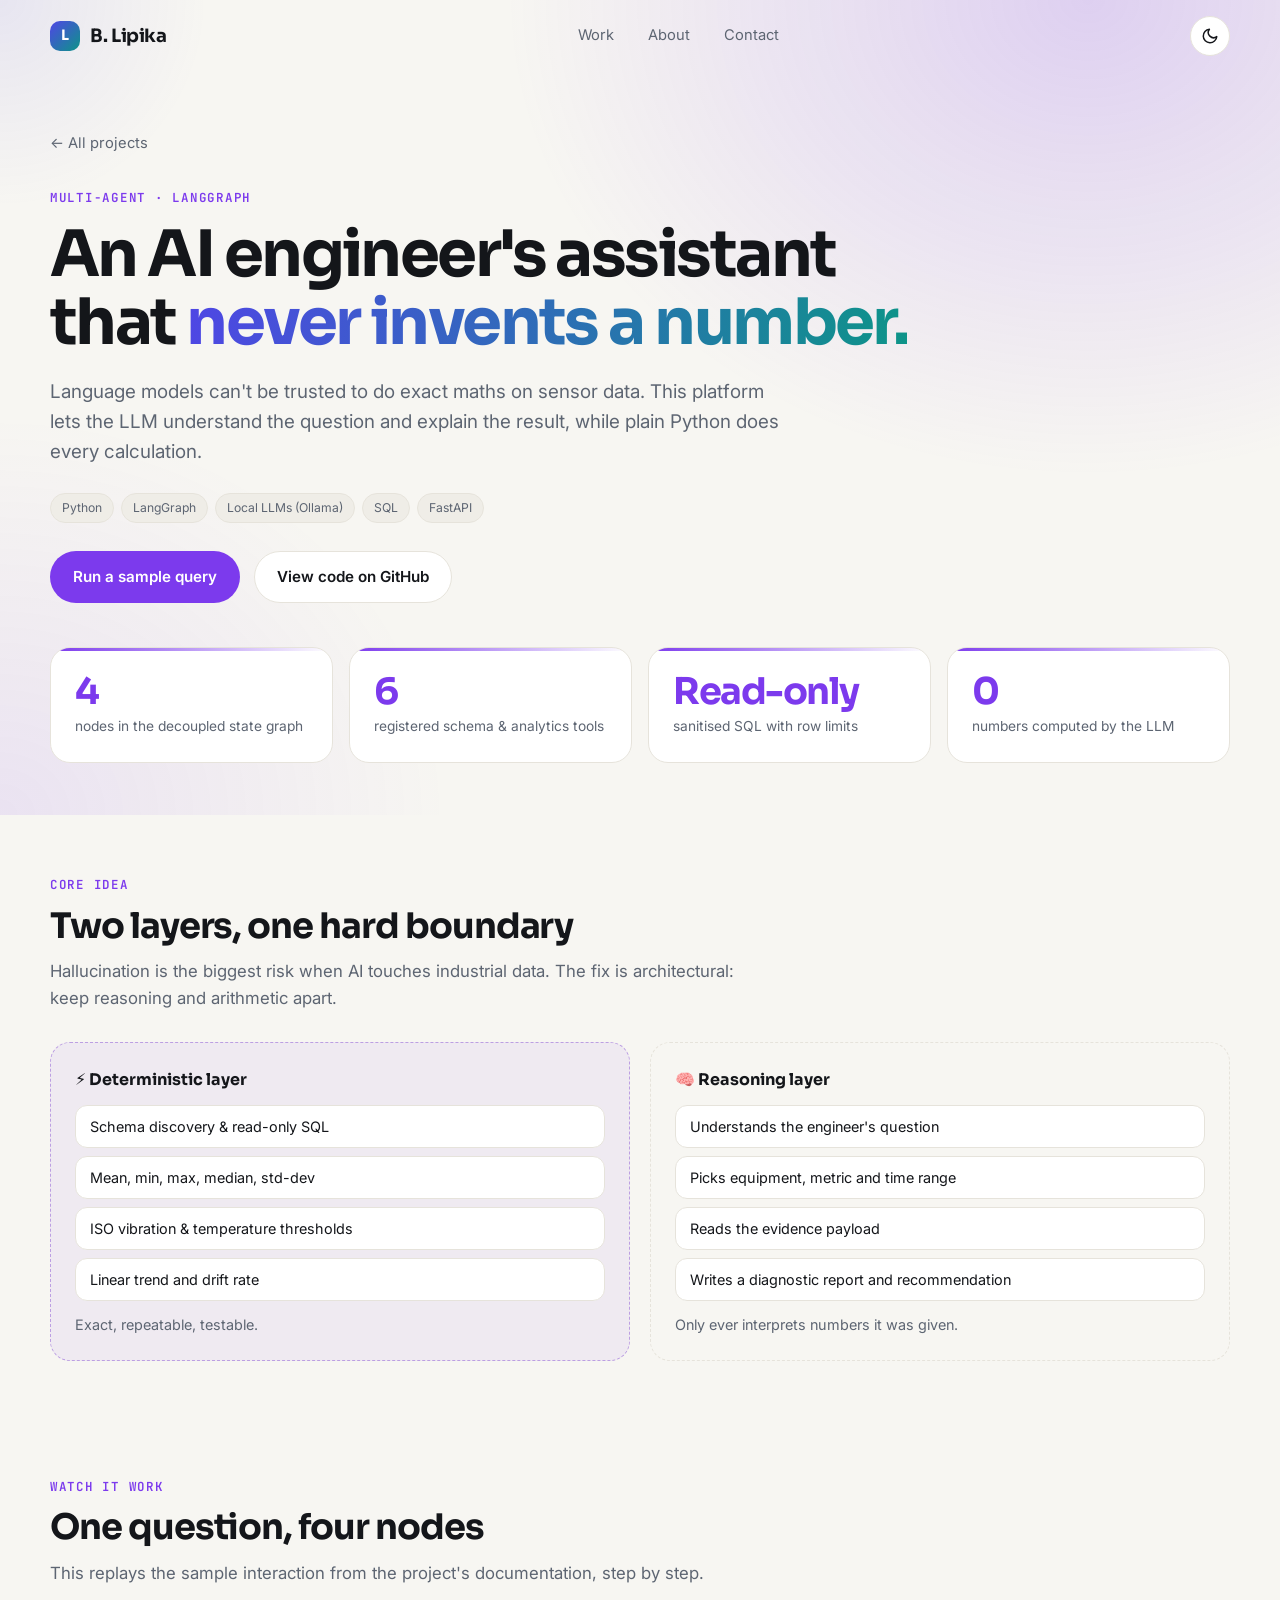
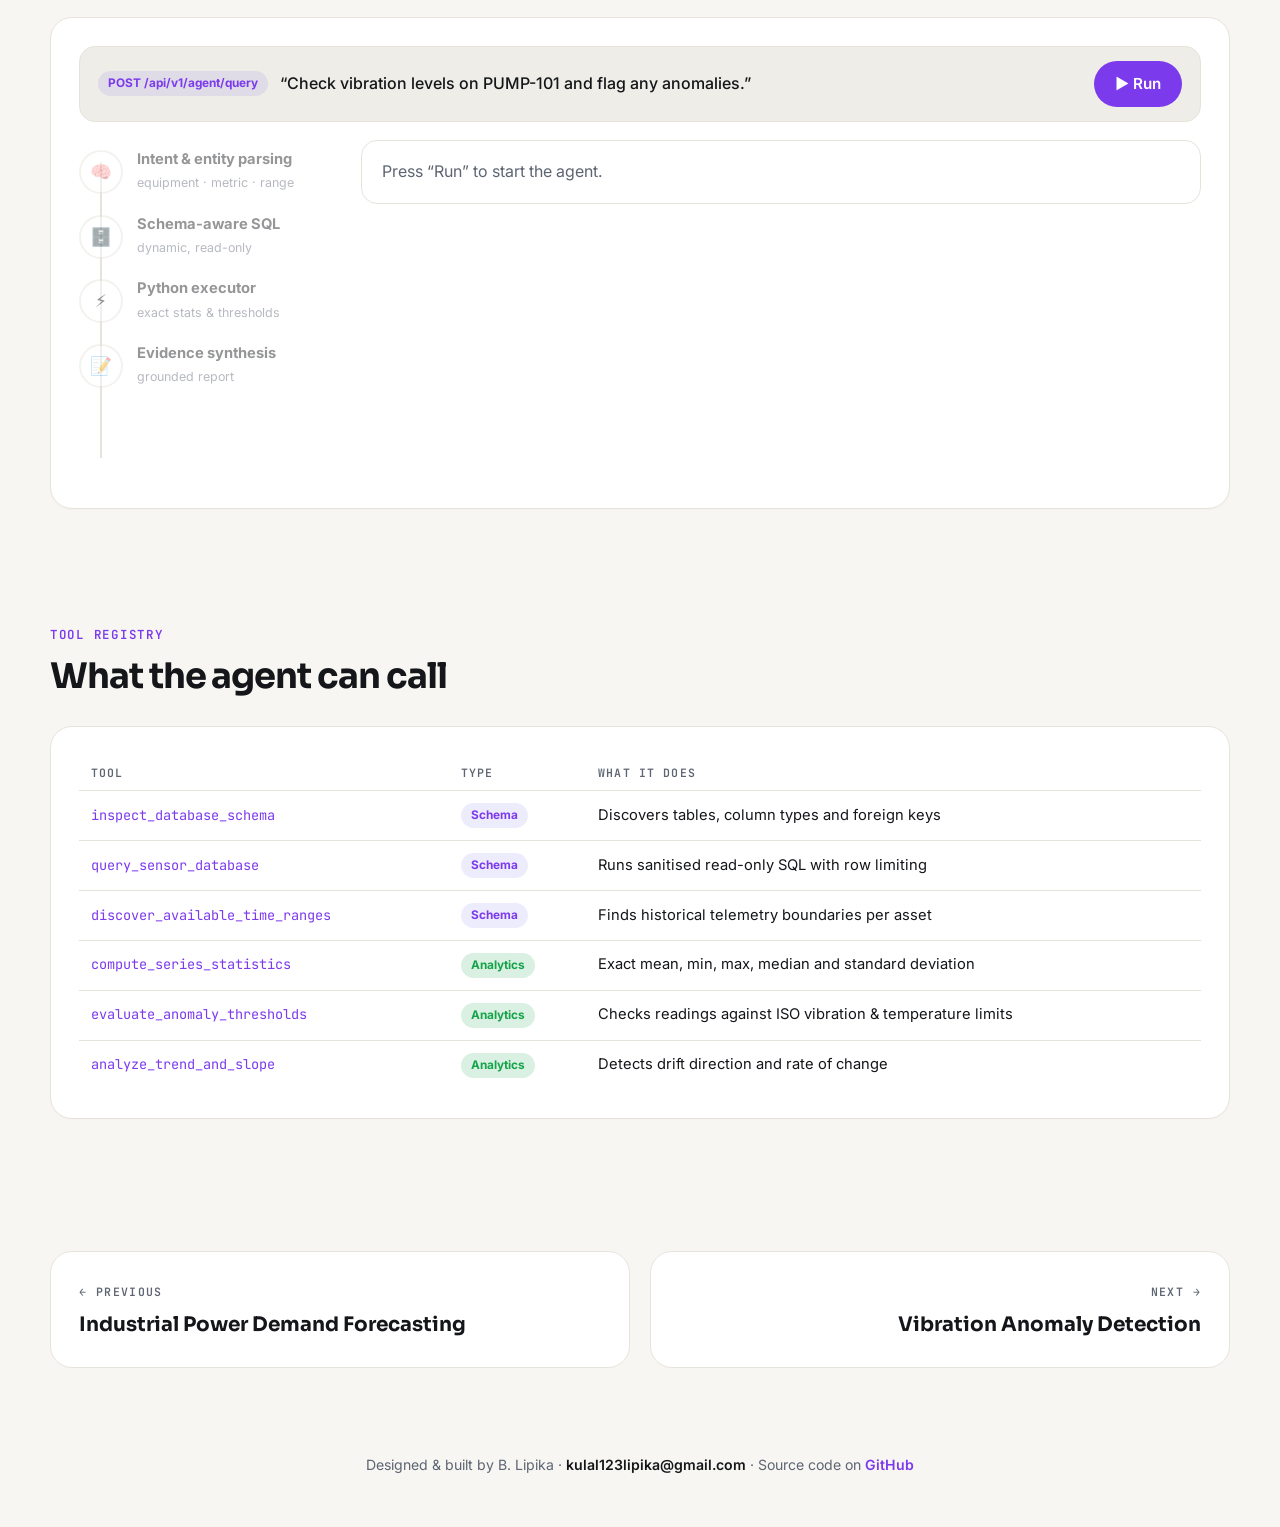
==== commit 2e021f2c: "feat(portfolio): update TTM forecasting to 10-minute industrial power demand" ====
--- a/projects/agent-platform.html
+++ b/projects/agent-platform.html
@@ -80,7 +80,7 @@
 
 <section class="sec">
   <div class="wrap pn-nav">
-    <a class="prev" href="ttm-forecasting.html"><small>← Previous</small><b>Industrial Inflow Forecasting</b></a>
+    <a class="prev" href="ttm-forecasting.html"><small>← Previous</small><b>Industrial Power Demand Forecasting</b></a>
     <a class="next" href="vibration-anomaly.html"><small>Next →</small><b>Vibration Anomaly Detection</b></a>
   </div>
 </section>
--- a/assets/css/style.css
+++ b/assets/css/style.css
@@ -49,9 +49,14 @@
 .links a{padding:8px 14px;border-radius:99px;font-size:.92rem;color:var(--muted);transition:.25s}
 .links a:hover{color:var(--text);background:var(--accent-soft)}
 .icon-btn{width:40px;height:40px;border-radius:50%;display:grid;place-items:center;border:1px solid var(--line);
-  background:var(--surface);transition:.3s var(--ease)}
-.icon-btn:hover{transform:rotate(18deg) scale(1.06);border-color:var(--accent)}
-.menu-btn{display:none}
+  background:var(--surface);color:var(--text);cursor:pointer;transition:border-color .25s var(--ease),background .25s var(--ease);transform:none!important;-webkit-tap-highlight-color:transparent}
+.icon-btn:hover,.icon-btn:focus{border-color:var(--accent);transform:none!important}
+.icon-btn:active{transform:scale(.95)!important}
+.menu-btn{display:none;transform:none!important}
+.menu-btn:hover,.menu-btn:focus,.menu-btn:active{transform:none!important;border-color:var(--accent)}
+.menu-btn.open{border-color:var(--accent);background:var(--accent-soft);transform:none!important}
+.menu-btn svg{display:block;transform:none!important;transition:none}
+
 
 /* buttons */
 .btn{display:inline-flex;align-items:center;gap:10px;padding:13px 22px;border-radius:99px;font-weight:600;font-size:.95rem;
